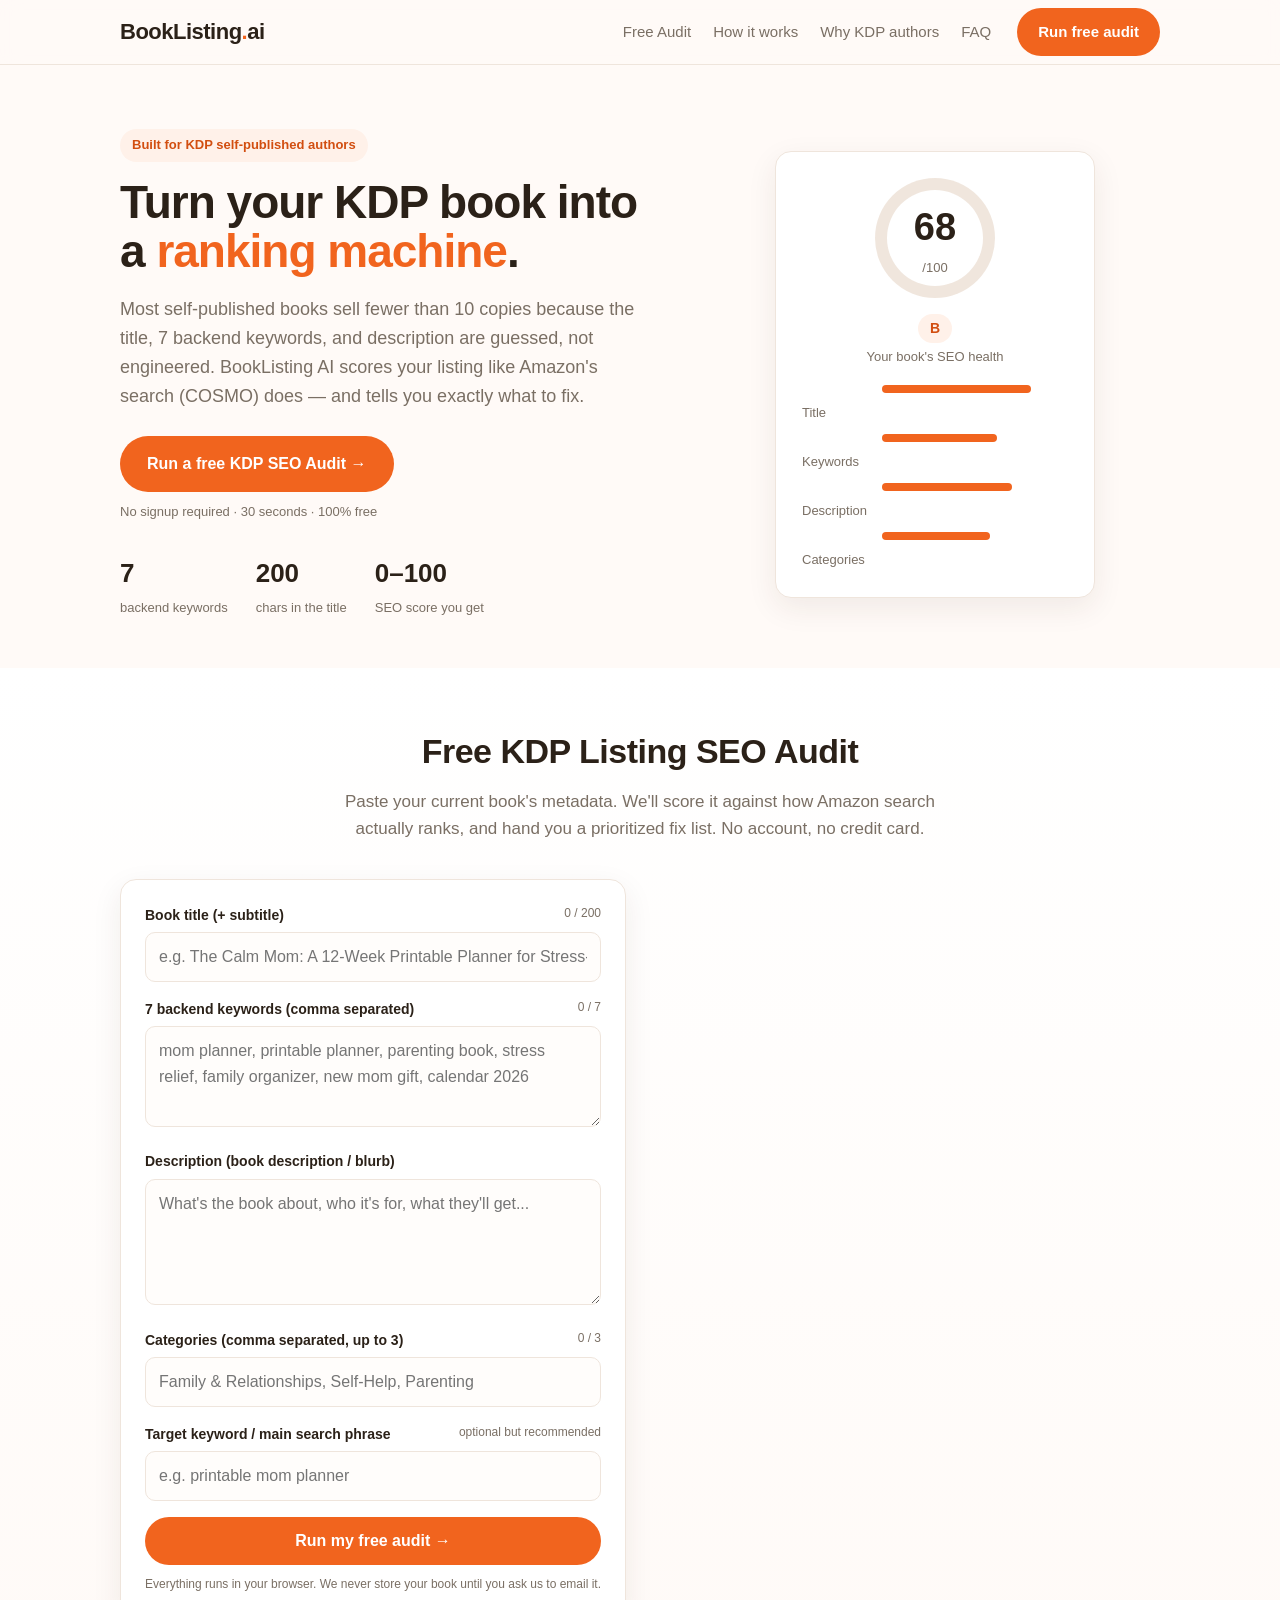
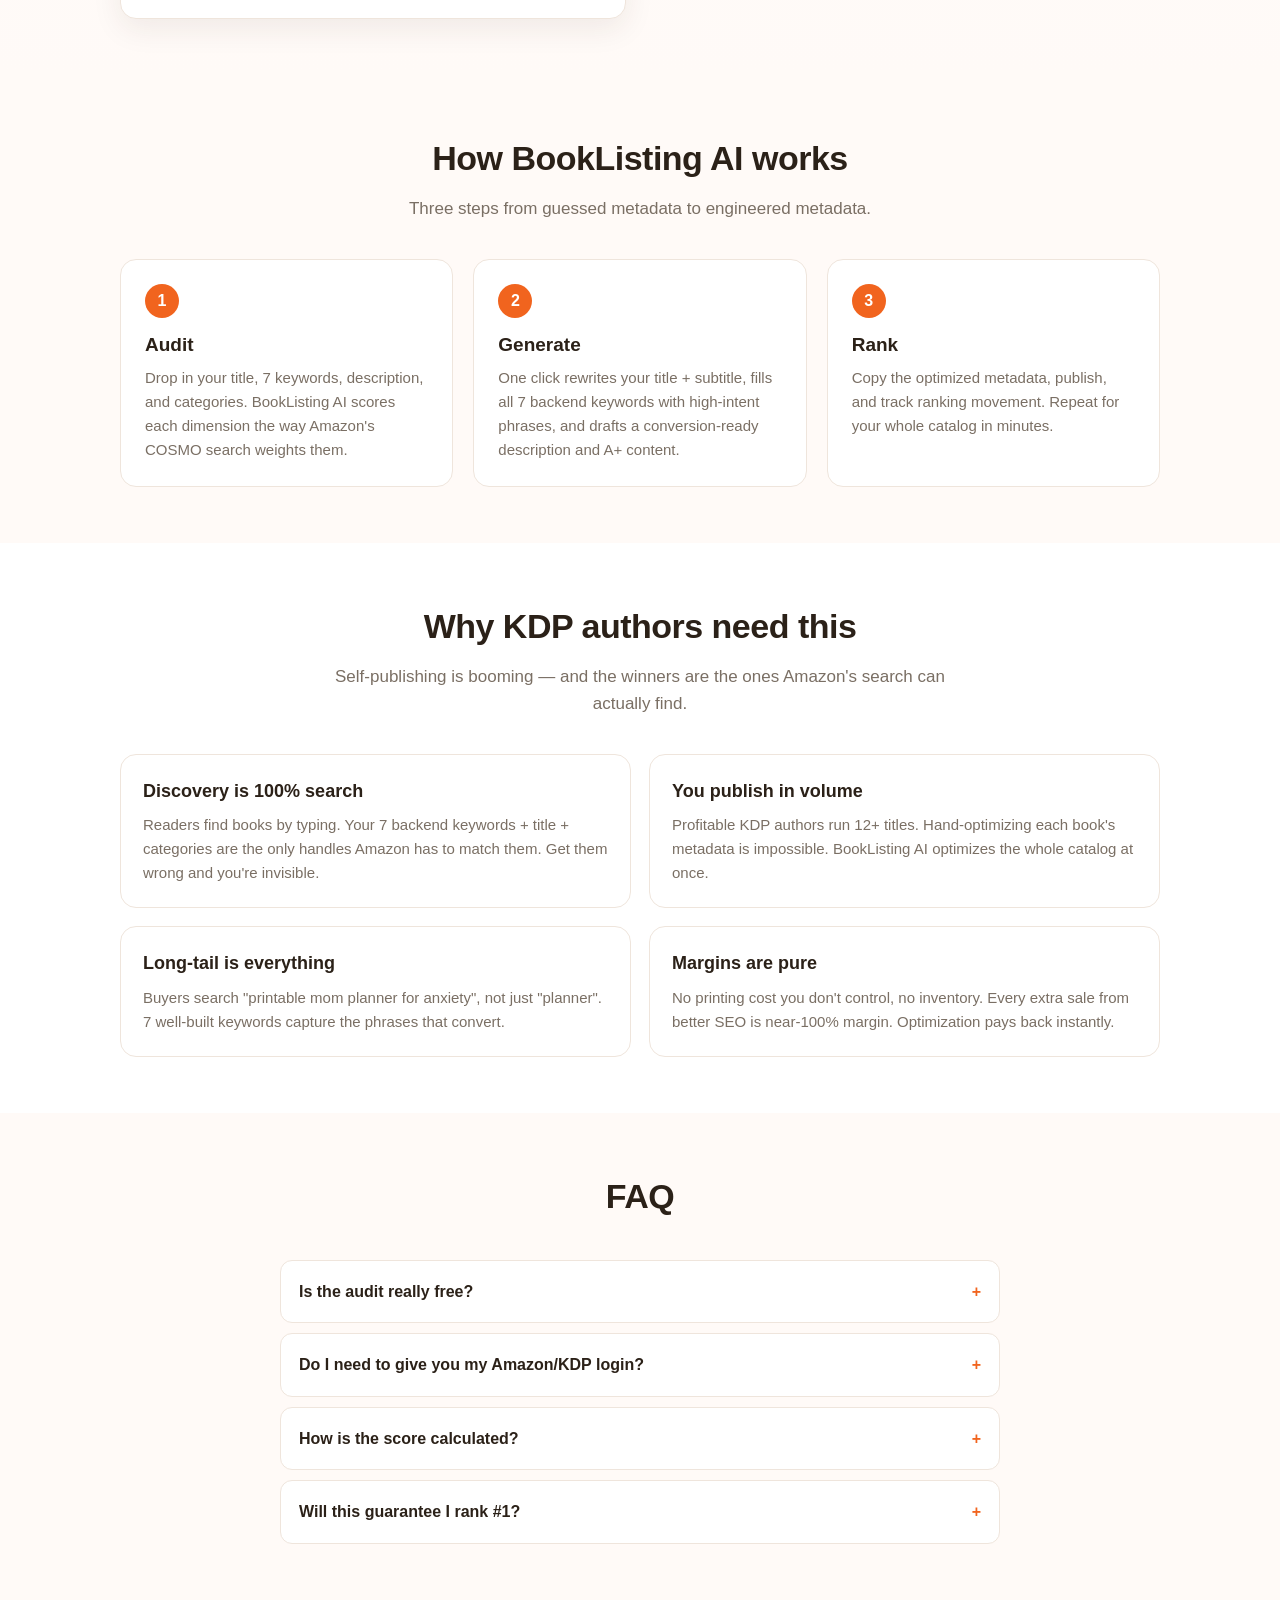
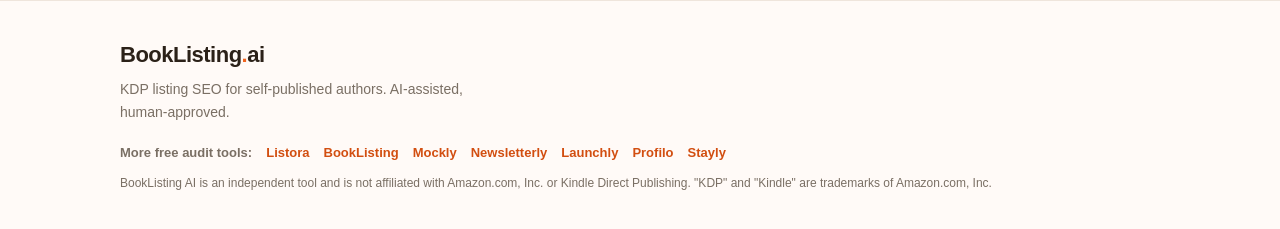
==== index.html @ cb379900 "Add Stayly to footer cross-links (7-site matrix)" ====
<!DOCTYPE html>
<html lang="en">
<head>
  <meta charset="UTF-8" />
  <meta name="viewport" content="width=device-width, initial-scale=1.0" />
  <title>BookListing AI — KDP Listing SEO, free audit + AI metadata (for self-published authors)</title>
  <meta name="description" content="BookListing AI helps KDP self-published authors rank higher. Run a free KDP Listing SEO Audit — get a 0–100 score and fix your title, 7 keywords, description, and categories in minutes." />
  <link rel="canonical" href="https://Viyozc.github.io/booklisting-ai/" />
  <meta property="og:type" content="website" />
  <meta property="og:title" content="BookListing AI — KDP Listing SEO, free audit + AI metadata (for self-published authors)" />
  <meta property="og:description" content="BookListing AI helps KDP self-published authors rank higher. Run a free KDP Listing SEO Audit — get a 0–100 score and fix your title, 7 keywords, description, and categories in minutes." />
  <meta property="og:url" content="https://Viyozc.github.io/booklisting-ai/" />
  <meta name="twitter:card" content="summary_large_image" />
  <meta name="twitter:title" content="BookListing AI — KDP Listing SEO, free audit + AI metadata (for self-published authors)" />
  <meta name="twitter:description" content="BookListing AI helps KDP self-published authors rank higher. Run a free KDP Listing SEO Audit — get a 0–100 score and fix your title, 7 keywords, description, and categories in minutes." />

  <link rel="preconnect" href="https://fonts.googleapis.com" />
  <link rel="stylesheet" href="assets/style.css" />

  <script type="application/ld+json">
  {{"@context":"https://schema.org","@type":"SoftwareApplication","name":"BookListing AI","url":"https://Viyozc.github.io/booklisting-ai/","applicationCategory":"BusinessApplication","operatingSystem":"Web","offers":{{"@type":"Offer","price":"0","priceCurrency":"USD"}}}}
  </script>
</head>
<body>
  <!-- ===== Nav ===== -->
  <header class="nav">
    <div class="container nav-inner">
      <a class="brand" href="#top">BookListing<span class="brand-dot">.</span>ai</a>
      <nav class="nav-links">
        <a href="#audit">Free Audit</a>
        <a href="#how">How it works</a>
        <a href="#why">Why KDP authors</a>
        <a href="#faq">FAQ</a>
      </nav>
      <a class="btn btn-primary nav-cta" href="#audit">Run free audit</a>
    </div>
  </header>

  <!-- ===== Hero ===== -->
  <section class="hero" id="top">
    <div class="container hero-inner">
      <div class="hero-copy">
        <span class="badge">Built for KDP self-published authors</span>
        <h1>Turn your KDP book into a <span class="hl">ranking machine</span>.</h1>
        <p class="lede">
          Most self-published books sell fewer than 10 copies because the title, 7 backend
          keywords, and description are guessed, not engineered. BookListing AI scores your
          listing like Amazon's search (COSMO) does — and tells you exactly what to fix.
        </p>
        <div class="hero-actions">
          <a class="btn btn-primary btn-lg" href="#audit">Run a free KDP SEO Audit →</a>
          <span class="hero-note">No signup required · 30 seconds · 100% free</span>
        </div>
        <div class="hero-stats">
          <div><strong>7</strong><span>backend keywords</span></div>
          <div><strong>200</strong><span>chars in the title</span></div>
          <div><strong>0–100</strong><span>SEO score you get</span></div>
        </div>
      </div>
      <div class="hero-visual" aria-hidden="true">
        <div class="score-card">
          <div class="score-ring"><span class="score-num" id="heroScore">—</span><span class="score-grad">/100</span></div>
          <div class="score-meta">
            <span class="grade" id="heroGrade">Grade</span>
            <span class="score-sub">Your book's SEO health</span>
          </div>
          <div class="mini-bars">
            <div class="mbar"><i style="width:80%"></i><span>Title</span></div>
            <div class="mbar"><i style="width:62%"></i><span>Keywords</span></div>
            <div class="mbar"><i style="width:70%"></i><span>Description</span></div>
            <div class="mbar"><i style="width:58%"></i><span>Categories</span></div>
          </div>
        </div>
      </div>
    </div>
  </section>

  <!-- ===== Audit Tool ===== -->
  <section class="audit" id="audit">
    <div class="container">
      <div class="section-head">
        <h2>Free KDP Listing SEO Audit</h2>
        <p>Paste your current book's metadata. We'll score it against how Amazon search actually ranks, and hand you a prioritized fix list. No account, no credit card.</p>
      </div>

      <div class="audit-grid">
        <!-- Input -->
        <form class="audit-form" id="auditForm" novalidate>
          <label class="field">
            <span>Book title (+ subtitle) <em id="titleCount">0 / 200</em></span>
            <input type="text" id="fTitle" maxlength="200" placeholder="e.g. The Calm Mom: A 12-Week Printable Planner for Stress-Free Parenting" />
          </label>

          <label class="field">
            <span>7 backend keywords (comma separated) <em id="tagCount">0 / 7</em></span>
            <textarea id="fTags" rows="3" placeholder="mom planner, printable planner, parenting book, stress relief, family organizer, new mom gift, calendar 2026"></textarea>
          </label>

          <label class="field">
            <span>Description (book description / blurb)</span>
            <textarea id="fDesc" rows="4" placeholder="What's the book about, who it's for, what they'll get..."></textarea>
          </label>

          <label class="field">
            <span>Categories (comma separated, up to 3) <em id="catCount">0 / 3</em></span>
            <input type="text" id="fCats" placeholder="Family & Relationships, Self-Help, Parenting" />
          </label>

          <label class="field">
            <span>Target keyword / main search phrase <em>optional but recommended</em></span>
            <input type="text" id="fKeyword" placeholder="e.g. printable mom planner" />
          </label>

          <button type="submit" class="btn btn-primary btn-lg btn-block">Run my free audit →</button>
          <p class="form-fine">Everything runs in your browser. We never store your book until you ask us to email it.</p>
        </form>

        <!-- Result -->
        <div class="audit-result" id="auditResult" hidden>
          <div class="result-top">
            <div class="score-ring lg">
              <span class="score-num" id="resScore">0</span>
              <span class="score-grad">/100</span>
            </div>
            <div>
              <span class="grade big" id="resGrade">—</span>
              <p class="result-sub" id="resSummary">—</p>
            </div>
          </div>

          <div class="bars" id="resBars"></div>

          <div class="tips">
            <h3>What to fix first</h3>
            <ul id="resTips"></ul>
          </div>

          <form class="email-capture" id="emailForm" action="https://formspree.io/f/meeyzkdp" method="POST">
            <label for="fEmail">Get the full report + weekly KDP SEO tips by email</label>
            <div class="email-row">
              <input type="email" id="fEmail" name="email" placeholder="you@email.com" required />
              <button type="submit" class="btn btn-primary">Email my report</button>
            </div>
            <p class="form-fine" id="emailNote">No spam. Unsubscribe anytime.</p>
          </form>
        </div>
      </div>
    </div>
  </section>

  <!-- ===== How it works ===== -->
  <section class="how" id="how">
    <div class="container">
      <div class="section-head">
        <h2>How BookListing AI works</h2>
        <p>Three steps from guessed metadata to engineered metadata.</p>
      </div>
      <div class="steps">
        <div class="step">
          <span class="step-num">1</span>
          <h3>Audit</h3>
          <p>Drop in your title, 7 keywords, description, and categories. BookListing AI scores each dimension the way Amazon's COSMO search weights them.</p>
        </div>
        <div class="step">
          <span class="step-num">2</span>
          <h3>Generate</h3>
          <p>One click rewrites your title + subtitle, fills all 7 backend keywords with high-intent phrases, and drafts a conversion-ready description and A+ content.</p>
        </div>
        <div class="step">
          <span class="step-num">3</span>
          <h3>Rank</h3>
          <p>Copy the optimized metadata, publish, and track ranking movement. Repeat for your whole catalog in minutes.</p>
        </div>
      </div>
    </div>
  </section>

  <!-- ===== Why KDP authors ===== -->
  <section class="why" id="why">
    <div class="container">
      <div class="section-head">
        <h2>Why KDP authors need this</h2>
        <p>Self-publishing is booming — and the winners are the ones Amazon's search can actually find.</p>
      </div>
      <div class="why-grid">
        <div class="why-card">
          <h3>Discovery is 100% search</h3>
          <p>Readers find books by typing. Your 7 backend keywords + title + categories are the only handles Amazon has to match them. Get them wrong and you're invisible.</p>
        </div>
        <div class="why-card">
          <h3>You publish in volume</h3>
          <p>Profitable KDP authors run 12+ titles. Hand-optimizing each book's metadata is impossible. BookListing AI optimizes the whole catalog at once.</p>
        </div>
        <div class="why-card">
          <h3>Long-tail is everything</h3>
          <p>Buyers search "printable mom planner for anxiety", not just "planner". 7 well-built keywords capture the phrases that convert.</p>
        </div>
        <div class="why-card">
          <h3>Margins are pure</h3>
          <p>No printing cost you don't control, no inventory. Every extra sale from better SEO is near-100% margin. Optimization pays back instantly.</p>
        </div>
      </div>
    </div>
  </section>

  <!-- ===== FAQ ===== -->
  <section class="faq" id="faq">
    <div class="container">
      <div class="section-head">
        <h2>FAQ</h2>
      </div>
      <div class="faq-list">
        <details>
          <summary>Is the audit really free?</summary>
          <p>Yes. The on-page audit runs entirely in your browser and costs nothing. No account needed.</p>
        </details>
        <details>
          <summary>Do I need to give you my Amazon/KDP login?</summary>
          <p>Never. You paste your book's metadata manually. BookListing AI never touches your KDP account.</p>
        </details>
        <details>
          <summary>How is the score calculated?</summary>
          <p>We weight title length & keyword placement, all 7 backend keywords (favoring multi-word phrases), keyword coverage across title/keywords/description, description depth, and category selection — the same signals Amazon search rewards.</p>
        </details>
        <details>
          <summary>Will this guarantee I rank #1?</summary>
          <p>No tool can. But fixing the fundamentals beats guessing, and most books leave easy points on the table. BookListing AI shows you exactly where.</p>
        </details>
      </div>
    </div>
  </section>

  <!-- ===== Footer ===== -->
  <footer class="footer">
    <div class="container footer-inner">
      <div>
        <a class="brand" href="#top">BookListing<span class="brand-dot">.</span>ai</a>
        <p class="footer-sub">KDP listing SEO for self-published authors. AI-assisted, human-approved.</p>
      </div>
            <div style="display:flex;flex-wrap:wrap;gap:14px;align-items:center;font-size:13px;margin-top:10px;">
        <span style="color:var(--muted);font-weight:600;">More free audit tools:</span>
<a href="https://Viyozc.github.io/listora/" style="color:var(--brand-dk);font-weight:600;">Listora</a><a href="https://Viyozc.github.io/booklisting-ai/" style="color:var(--brand-dk);font-weight:600;">BookListing</a><a href="https://Viyozc.github.io/mockly-ai/" style="color:var(--brand-dk);font-weight:600;">Mockly</a><a href="https://Viyozc.github.io/newsletterly-ai/" style="color:var(--brand-dk);font-weight:600;">Newsletterly</a><a href="https://Viyozc.github.io/launchly-ai/" style="color:var(--brand-dk);font-weight:600;">Launchly</a> <a href="https://Viyozc.github.io/profilo-ai/" style="color:var(--brand-dk);font-weight:600;">Profilo</a> <a href="https://Viyozc.github.io/stayly-ai/" style="color:var(--brand-dk);font-weight:600;">Stayly</a>
      </div>
      <p class="footer-fine">BookListing AI is an independent tool and is not affiliated with Amazon.com, Inc. or Kindle Direct Publishing. "KDP" and "Kindle" are trademarks of Amazon.com, Inc.</p>
    </div>
  </footer>

  <script src="assets/audit.js"></script>
</body>
</html>
---- assets/style.css ----
:root {
  --bg: #fffaf7;
  --ink: #2b2118;
  --muted: #7a6f64;
  --line: #efe5dc;
  --brand: #f1641e;
  --brand-dk: #d24e10;
  --brand-soft: #fff1e9;
  --good: #2f9e6b;
  --warn: #e0a106;
  --bad: #d9534f;
  --card: #ffffff;
  --shadow: 0 10px 30px rgba(60, 40, 20, 0.08);
  --radius: 16px;
  --maxw: 1080px;
}

* { box-sizing: border-box; margin: 0; padding: 0; }
html { scroll-behavior: smooth; }
body {
  font-family: -apple-system, BlinkMacSystemFont, "Segoe UI", Roboto, "Helvetica Neue", Arial, sans-serif;
  background: var(--bg);
  color: var(--ink);
  line-height: 1.6;
  -webkit-font-smoothing: antialiased;
}
.container { width: 100%; max-width: var(--maxw); margin: 0 auto; padding: 0 20px; }
a { color: inherit; text-decoration: none; }
em { font-style: normal; }

/* Buttons */
.btn {
  display: inline-block;
  font-weight: 600;
  border-radius: 999px;
  padding: 11px 20px;
  cursor: pointer;
  border: 1px solid transparent;
  font-size: 15px;
  transition: transform .08s ease, background .2s ease, box-shadow .2s ease;
}
.btn:active { transform: translateY(1px); }
.btn-primary { background: var(--brand); color: #fff; }
.btn-primary:hover { background: var(--brand-dk); box-shadow: 0 6px 18px rgba(241,100,30,.35); }
.btn-lg { padding: 14px 26px; font-size: 16px; }
.btn-block { width: 100%; text-align: center; }

/* Nav */
.nav {
  position: sticky; top: 0; z-index: 50;
  background: rgba(255,250,247,.85);
  backdrop-filter: blur(10px);
  border-bottom: 1px solid var(--line);
}
.nav-inner { display: flex; align-items: center; gap: 18px; height: 64px; }
.brand { font-weight: 800; font-size: 22px; letter-spacing: -.5px; }
.brand-dot { color: var(--brand); }
.nav-links { display: flex; gap: 22px; margin-left: auto; font-size: 15px; color: var(--muted); }
.nav-links a:hover { color: var(--ink); }
.nav-cta { margin-left: 8px; }

/* Hero */
.hero { padding: 64px 0 48px; }
.hero-inner { display: grid; grid-template-columns: 1.1fr .9fr; gap: 40px; align-items: center; }
.badge {
  display: inline-block; background: var(--brand-soft); color: var(--brand-dk);
  font-size: 13px; font-weight: 600; padding: 6px 12px; border-radius: 999px; margin-bottom: 16px;
}
.hero h1 { font-size: 46px; line-height: 1.08; letter-spacing: -1px; font-weight: 800; }
.hl { color: var(--brand); }
.lede { color: var(--muted); font-size: 18px; margin: 18px 0 26px; max-width: 520px; }
.hero-actions { display: flex; flex-direction: column; gap: 10px; align-items: flex-start; }
.hero-note { font-size: 13px; color: var(--muted); }
.hero-stats { display: flex; gap: 28px; margin-top: 30px; }
.hero-stats strong { display: block; font-size: 26px; color: var(--ink); }
.hero-stats span { font-size: 13px; color: var(--muted); }

/* Hero visual / score card */
.hero-visual { display: flex; justify-content: center; }
.score-card {
  background: var(--card); border: 1px solid var(--line); border-radius: var(--radius);
  box-shadow: var(--shadow); padding: 26px; width: 320px;
}
.score-ring {
  width: 120px; height: 120px; border-radius: 50%;
  background: conic-gradient(var(--brand) 0deg, #f0e6dd 0deg);
  display: flex; align-items: center; justify-content: center; flex-direction: column;
  margin: 0 auto 16px; position: relative;
}
.score-ring::after {
  content: ""; position: absolute; inset: 12px; background: var(--card); border-radius: 50%;
}
.score-ring.lg { width: 150px; height: 150px; }
.score-num { position: relative; z-index: 1; font-size: 38px; font-weight: 800; }
.score-ring.lg .score-num { font-size: 46px; }
.score-grad { position: relative; z-index: 1; font-size: 13px; color: var(--muted); }
.score-meta { text-align: center; margin-bottom: 18px; }
.grade {
  display: inline-block; background: var(--brand-soft); color: var(--brand-dk);
  font-weight: 700; padding: 3px 12px; border-radius: 999px; font-size: 14px;
}
.grade.big { font-size: 18px; padding: 5px 16px; }
.score-sub { display: block; font-size: 13px; color: var(--muted); margin-top: 4px; }
.mini-bars { display: flex; flex-direction: column; gap: 10px; }
.mbar { display: grid; grid-template-columns: 70px 1fr; align-items: center; gap: 10px; font-size: 13px; color: var(--muted); }
.mbar i { display: block; height: 8px; background: var(--brand); border-radius: 999px; }
.mbar i { grid-column: 2; }
.mbar span { grid-column: 1; }

/* Section heads */
.section-head { text-align: center; max-width: 640px; margin: 0 auto 36px; }
.section-head h2 { font-size: 34px; letter-spacing: -.5px; font-weight: 800; }
.section-head p { color: var(--muted); margin-top: 10px; font-size: 17px; }

/* Audit */
.audit { padding: 56px 0; background: linear-gradient(180deg, #fff 0%, var(--bg) 100%); }
.audit-grid { display: grid; grid-template-columns: 1fr 1fr; gap: 28px; align-items: start; }
.audit-form, .audit-result {
  background: var(--card); border: 1px solid var(--line); border-radius: var(--radius);
  box-shadow: var(--shadow); padding: 24px;
}
.field { display: block; margin-bottom: 16px; }
.field > span { display: flex; justify-content: space-between; font-size: 14px; font-weight: 600; margin-bottom: 6px; }
.field em { color: var(--muted); font-weight: 500; font-size: 12px; }
.field input, .field textarea {
  width: 100%; border: 1px solid var(--line); border-radius: 10px; padding: 11px 13px;
  font: inherit; color: var(--ink); background: #fffdfb; resize: vertical;
}
.field input:focus, .field textarea:focus { outline: none; border-color: var(--brand); box-shadow: 0 0 0 3px var(--brand-soft); }
.form-fine { font-size: 12px; color: var(--muted); text-align: center; margin-top: 10px; }

/* Result */
.result-top { display: flex; gap: 20px; align-items: center; margin-bottom: 22px; }
.result-sub { font-size: 14px; color: var(--muted); margin-top: 6px; max-width: 240px; }
.bars { display: flex; flex-direction: column; gap: 12px; margin-bottom: 22px; }
.bar-row { display: grid; grid-template-columns: 110px 1fr 38px; align-items: center; gap: 10px; font-size: 13px; }
.bar-track { height: 9px; background: #f0e6dd; border-radius: 999px; overflow: hidden; }
.bar-fill { height: 100%; border-radius: 999px; background: var(--brand); transition: width .5s ease; }
.bar-val { text-align: right; color: var(--muted); font-weight: 600; }
.tips h3 { font-size: 16px; margin-bottom: 10px; }
.tips ul { list-style: none; display: flex; flex-direction: column; gap: 8px; }
.tips li { background: var(--brand-soft); border-radius: 10px; padding: 10px 12px; font-size: 14px; position: relative; padding-left: 34px; }
.tips li::before { content: "→"; position: absolute; left: 12px; color: var(--brand-dk); font-weight: 800; }
.tips li.ok { background: #e9f7f0; }
.tips li.ok::before { content: "✓"; color: var(--good); }

.email-capture { border-top: 1px solid var(--line); padding-top: 18px; margin-top: 4px; }
.email-capture label { display: block; font-size: 14px; font-weight: 600; margin-bottom: 8px; }
.email-row { display: flex; gap: 8px; }
.email-row input { flex: 1; border: 1px solid var(--line); border-radius: 10px; padding: 11px 13px; font: inherit; }
.email-row input:focus { outline: none; border-color: var(--brand); box-shadow: 0 0 0 3px var(--brand-soft); }

/* How */
.how { padding: 56px 0; }
.steps { display: grid; grid-template-columns: repeat(3, 1fr); gap: 20px; }
.step { background: var(--card); border: 1px solid var(--line); border-radius: var(--radius); padding: 24px; }
.step-num { display: inline-flex; width: 34px; height: 34px; align-items: center; justify-content: center; background: var(--brand); color: #fff; border-radius: 50%; font-weight: 800; margin-bottom: 12px; }
.step h3 { font-size: 19px; margin-bottom: 6px; }
.step p { color: var(--muted); font-size: 15px; }

/* Why */
.why { padding: 56px 0; background: #fff; }
.why-grid { display: grid; grid-template-columns: 1fr 1fr; gap: 18px; }
.why-card { border: 1px solid var(--line); border-radius: var(--radius); padding: 22px; }
.why-card h3 { font-size: 18px; margin-bottom: 8px; }
.why-card p { color: var(--muted); font-size: 15px; }

/* FAQ */
.faq { padding: 56px 0; }
.faq-list { max-width: 720px; margin: 0 auto; display: flex; flex-direction: column; gap: 10px; }
.faq details { background: var(--card); border: 1px solid var(--line); border-radius: 12px; padding: 4px 18px; }
.faq summary { cursor: pointer; font-weight: 600; padding: 14px 0; list-style: none; }
.faq summary::-webkit-details-marker { display: none; }
.faq summary::after { content: "+"; float: right; color: var(--brand); font-weight: 800; }
.faq details[open] summary::after { content: "−"; }
.faq details p { color: var(--muted); padding: 0 0 14px; font-size: 15px; }

/* Footer */
.footer { border-top: 1px solid var(--line); padding: 36px 0; background: var(--bg); }
.footer-inner { display: flex; flex-direction: column; gap: 10px; }
.footer-sub { color: var(--muted); font-size: 14px; margin-top: 6px; max-width: 360px; }
.footer-fine { font-size: 12px; color: var(--muted); }

/* Responsive */
@media (max-width: 860px) {
  .hero-inner, .audit-grid, .why-grid { grid-template-columns: 1fr; }
  .hero-visual { order: -1; }
  .steps { grid-template-columns: 1fr; }
  .nav-links { display: none; }
  .hero h1 { font-size: 36px; }
}
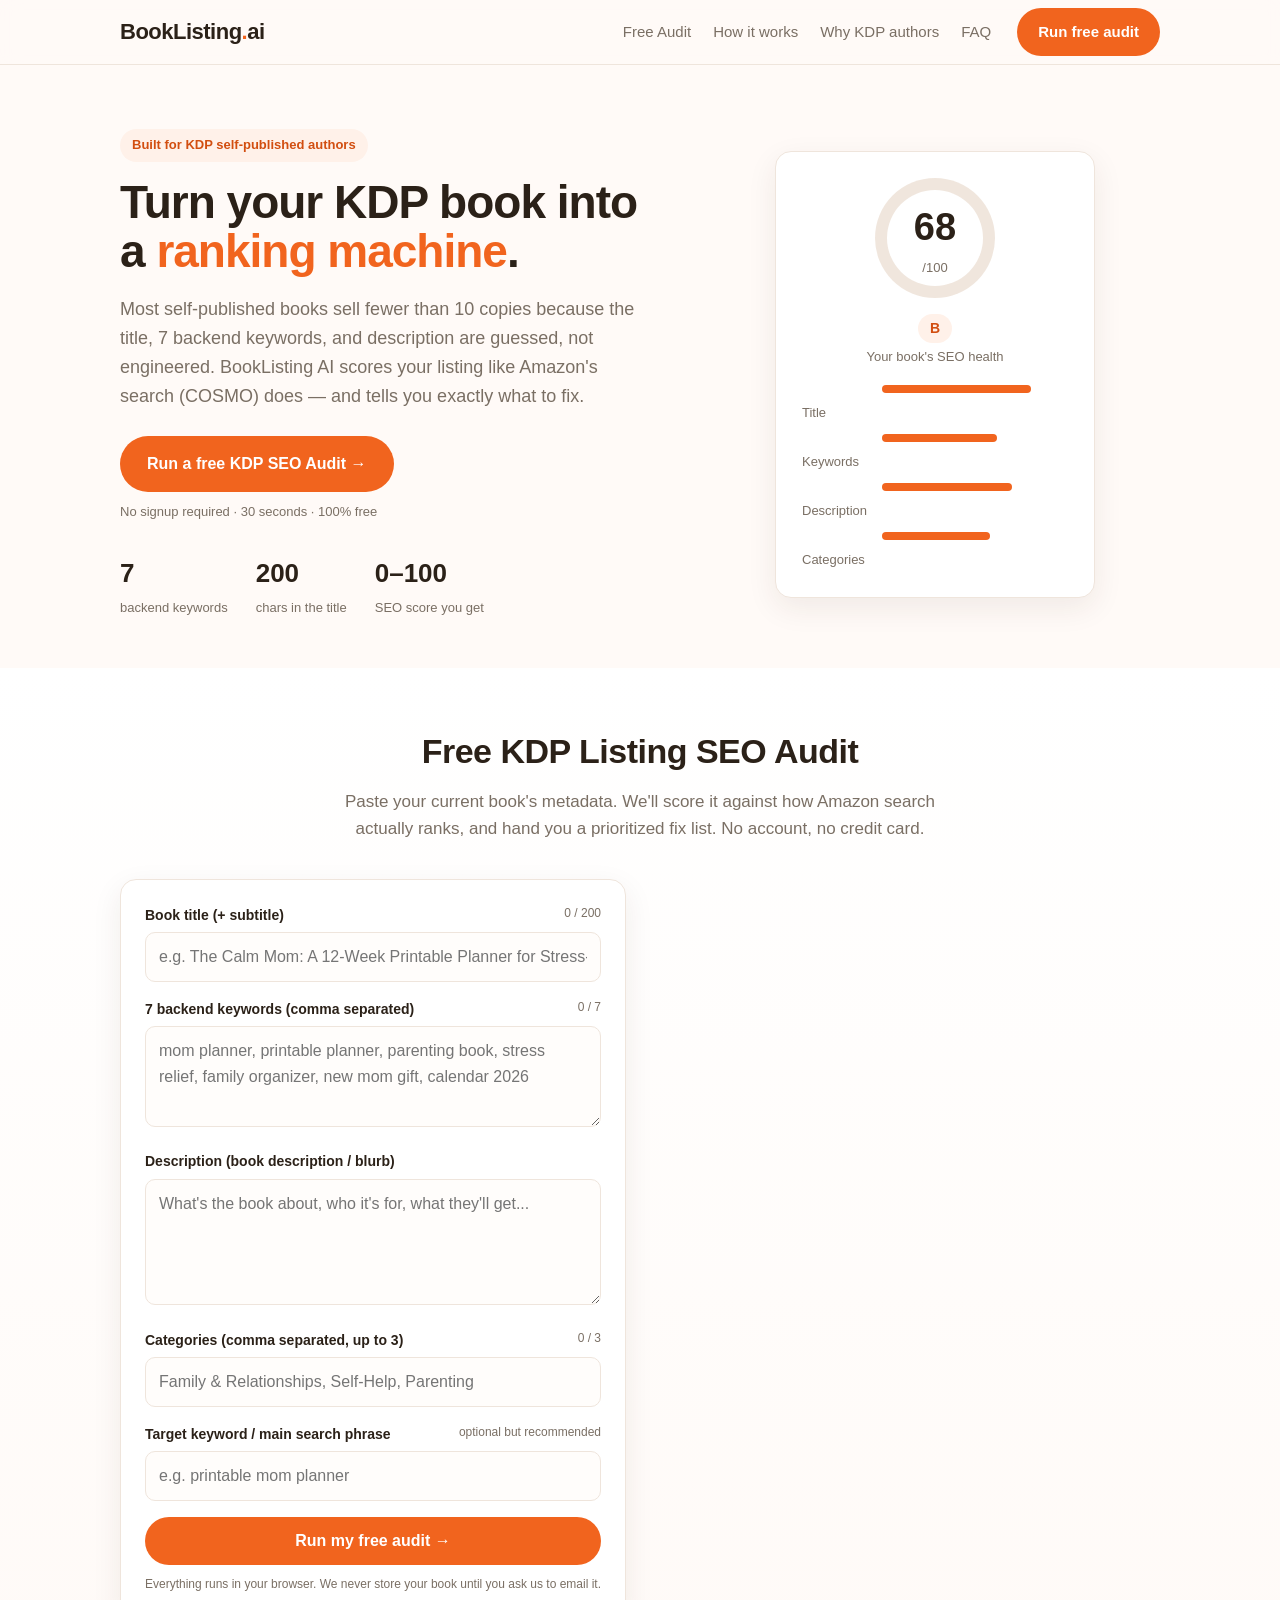
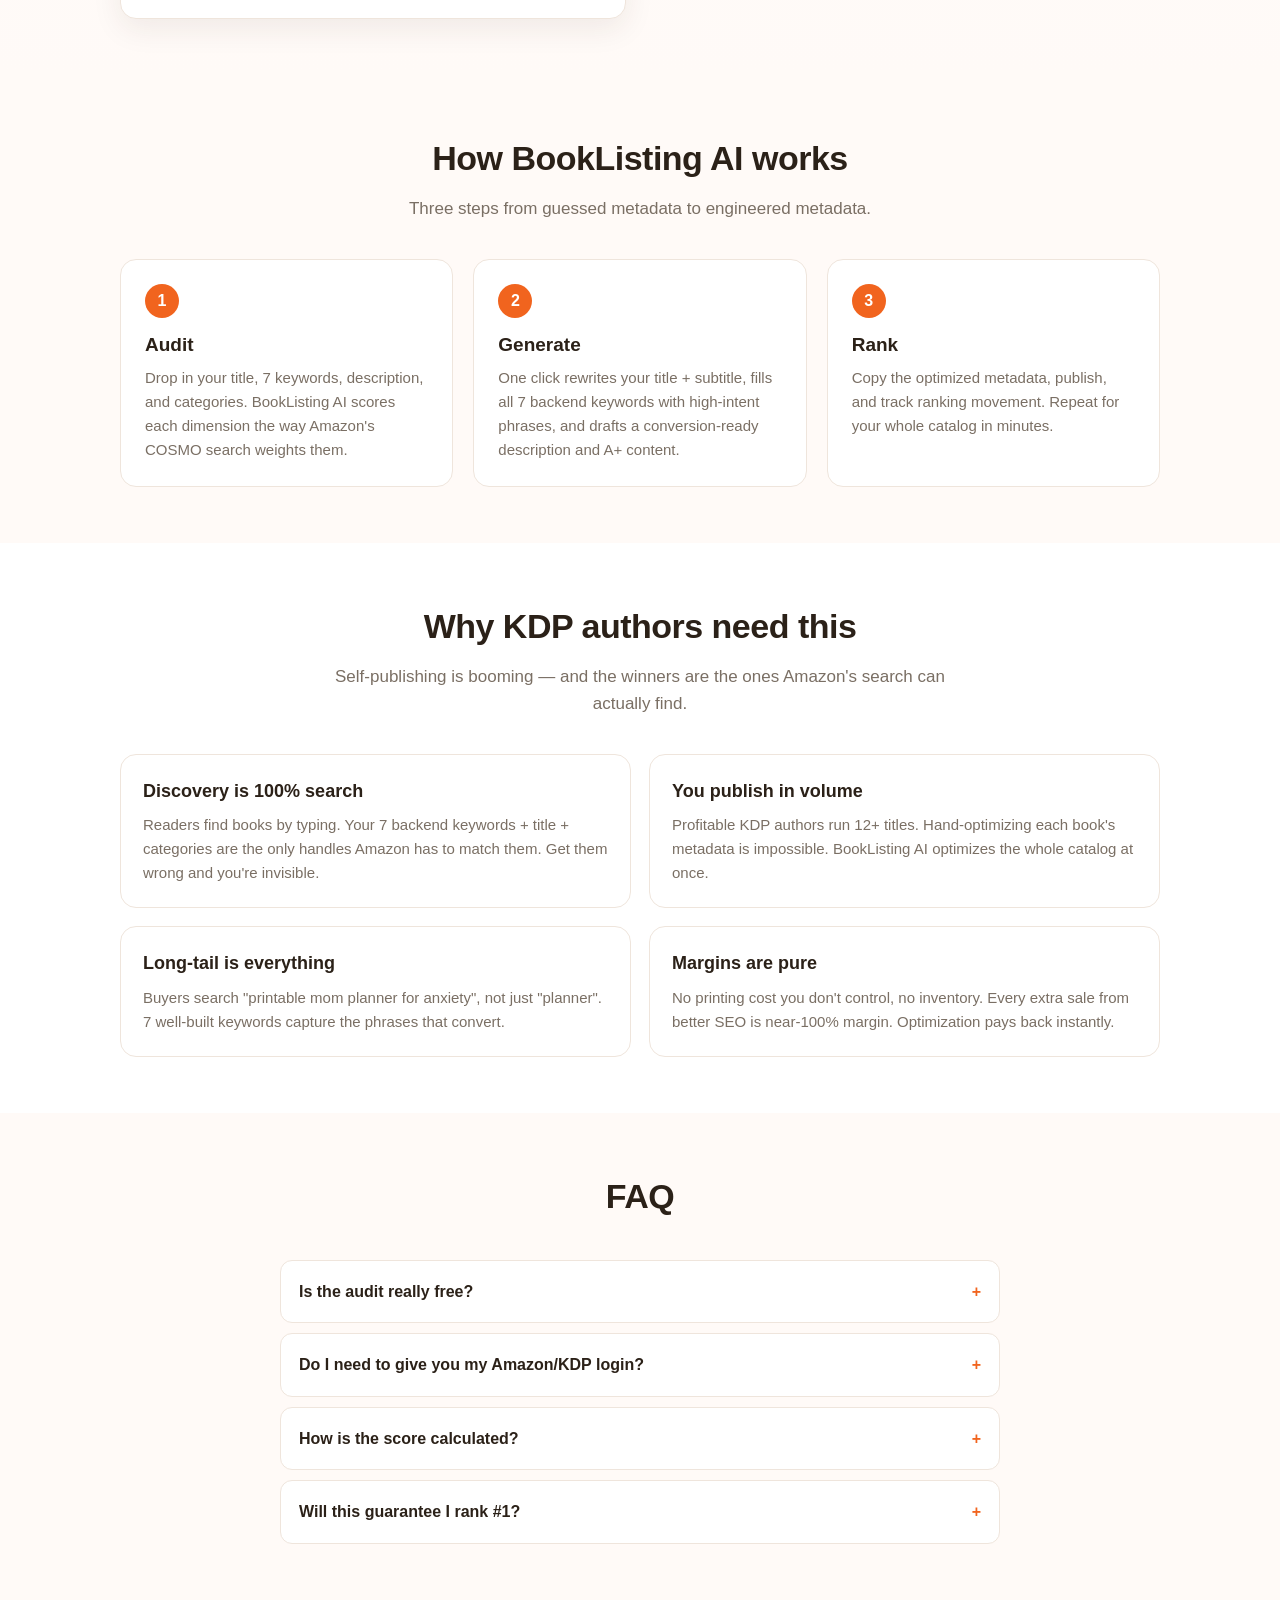
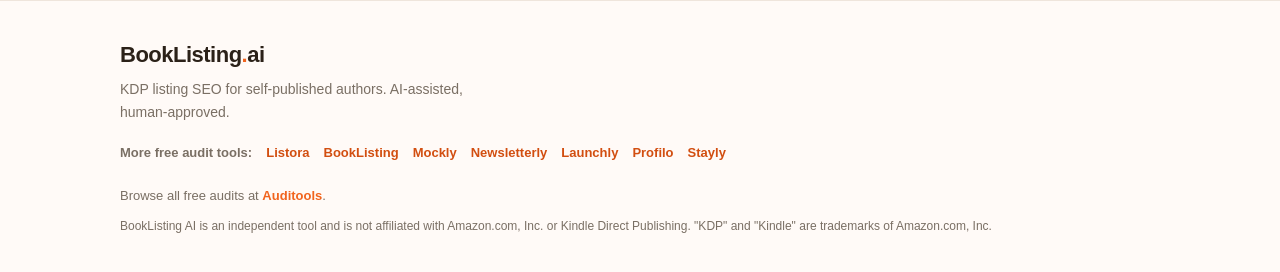
==== commit 4711f6ca: "Link to Auditools hub from footer" ====
--- a/index.html
+++ b/index.html
@@ -10,6 +10,12 @@
   <meta property="og:title" content="BookListing AI — KDP Listing SEO, free audit + AI metadata (for self-published authors)" />
   <meta property="og:description" content="BookListing AI helps KDP self-published authors rank higher. Run a free KDP Listing SEO Audit — get a 0–100 score and fix your title, 7 keywords, description, and categories in minutes." />
   <meta property="og:url" content="https://Viyozc.github.io/booklisting-ai/" />
+  <meta property="og:image" content="https://Viyozc.github.io/booklisting-ai/assets/og-image.png" />
+  <meta property="og:image:width" content="1200" />
+  <meta property="og:image:height" content="630" />
+  <meta property="og:image:alt" content="BookListing AI — KDP Listing SEO, free audit + AI metadata" />
+  <meta name="twitter:image" content="https://Viyozc.github.io/booklisting-ai/assets/og-image.png" />
+  <meta name="twitter:image:alt" content="BookListing AI — KDP Listing SEO, free audit + AI metadata" />
   <meta name="twitter:card" content="summary_large_image" />
   <meta name="twitter:title" content="BookListing AI — KDP Listing SEO, free audit + AI metadata (for self-published authors)" />
   <meta name="twitter:description" content="BookListing AI helps KDP self-published authors rank higher. Run a free KDP Listing SEO Audit — get a 0–100 score and fix your title, 7 keywords, description, and categories in minutes." />
@@ -18,7 +24,11 @@
   <link rel="stylesheet" href="assets/style.css" />
 
   <script type="application/ld+json">
-  {{"@context":"https://schema.org","@type":"SoftwareApplication","name":"BookListing AI","url":"https://Viyozc.github.io/booklisting-ai/","applicationCategory":"BusinessApplication","operatingSystem":"Web","offers":{{"@type":"Offer","price":"0","priceCurrency":"USD"}}}}
+  {"@context": "https://schema.org", "@type": "SoftwareApplication", "name": "BookListing AI", "url": "https://Viyozc.github.io/booklisting-ai/", "applicationCategory": "BusinessApplication", "operatingSystem": "Web", "offers": {"@type": "Offer", "price": "0", "priceCurrency": "USD"}, "screenshot": "https://Viyozc.github.io/booklisting-ai/assets/og-image.png"}
+  </script>
+
+  <script type="application/ld+json">
+  {"@context": "https://schema.org", "@type": "FAQPage", "mainEntity": [{"@type": "Question", "name": "Is the audit really free?", "acceptedAnswer": {"@type": "Answer", "text": "Yes. The on-page audit runs entirely in your browser and costs nothing. No account needed."}}, {"@type": "Question", "name": "Do I need to give you my Amazon/KDP login?", "acceptedAnswer": {"@type": "Answer", "text": "Never. You paste your book's metadata manually. BookListing AI never touches your KDP account."}}, {"@type": "Question", "name": "How is the score calculated?", "acceptedAnswer": {"@type": "Answer", "text": "We weight title length & keyword placement, all 7 backend keywords (favoring multi-word phrases), keyword coverage across title/keywords/description, description depth, and category selection — the same signals Amazon search rewards."}}, {"@type": "Question", "name": "Will this guarantee I rank #1?", "acceptedAnswer": {"@type": "Answer", "text": "No tool can. But fixing the fundamentals beats guessing, and most books leave easy points on the table. BookListing AI shows you exactly where."}}]}
   </script>
 </head>
 <body>
@@ -241,6 +251,8 @@
         <span style="color:var(--muted);font-weight:600;">More free audit tools:</span>
 <a href="https://Viyozc.github.io/listora/" style="color:var(--brand-dk);font-weight:600;">Listora</a><a href="https://Viyozc.github.io/booklisting-ai/" style="color:var(--brand-dk);font-weight:600;">BookListing</a><a href="https://Viyozc.github.io/mockly-ai/" style="color:var(--brand-dk);font-weight:600;">Mockly</a><a href="https://Viyozc.github.io/newsletterly-ai/" style="color:var(--brand-dk);font-weight:600;">Newsletterly</a><a href="https://Viyozc.github.io/launchly-ai/" style="color:var(--brand-dk);font-weight:600;">Launchly</a> <a href="https://Viyozc.github.io/profilo-ai/" style="color:var(--brand-dk);font-weight:600;">Profilo</a> <a href="https://Viyozc.github.io/stayly-ai/" style="color:var(--brand-dk);font-weight:600;">Stayly</a>
       </div>
+            <p style="color:var(--muted);font-size:13px;margin-top:12px;">Browse all free audits at <a href="https://Viyozc.github.io/auditools/" style="color:var(--brand);font-weight:600;">Auditools</a>.</p>
+
       <p class="footer-fine">BookListing AI is an independent tool and is not affiliated with Amazon.com, Inc. or Kindle Direct Publishing. "KDP" and "Kindle" are trademarks of Amazon.com, Inc.</p>
     </div>
   </footer>
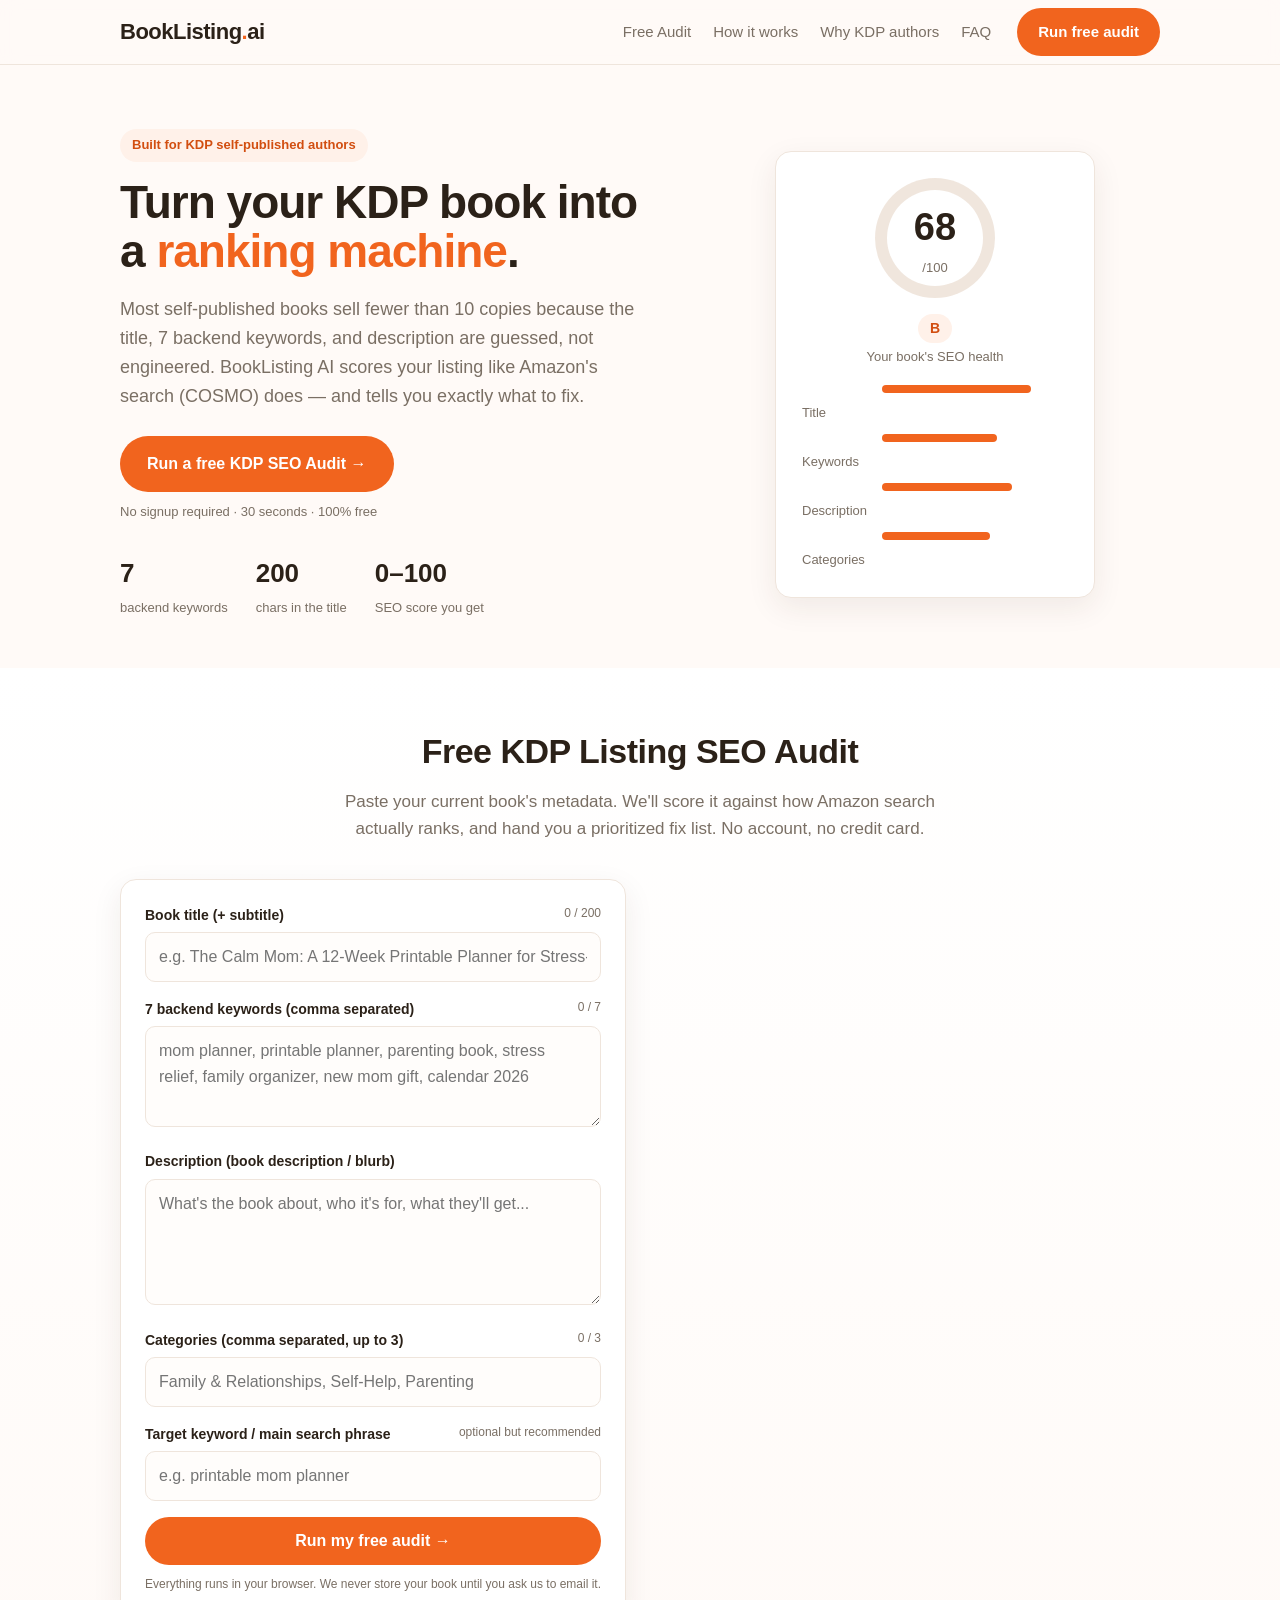
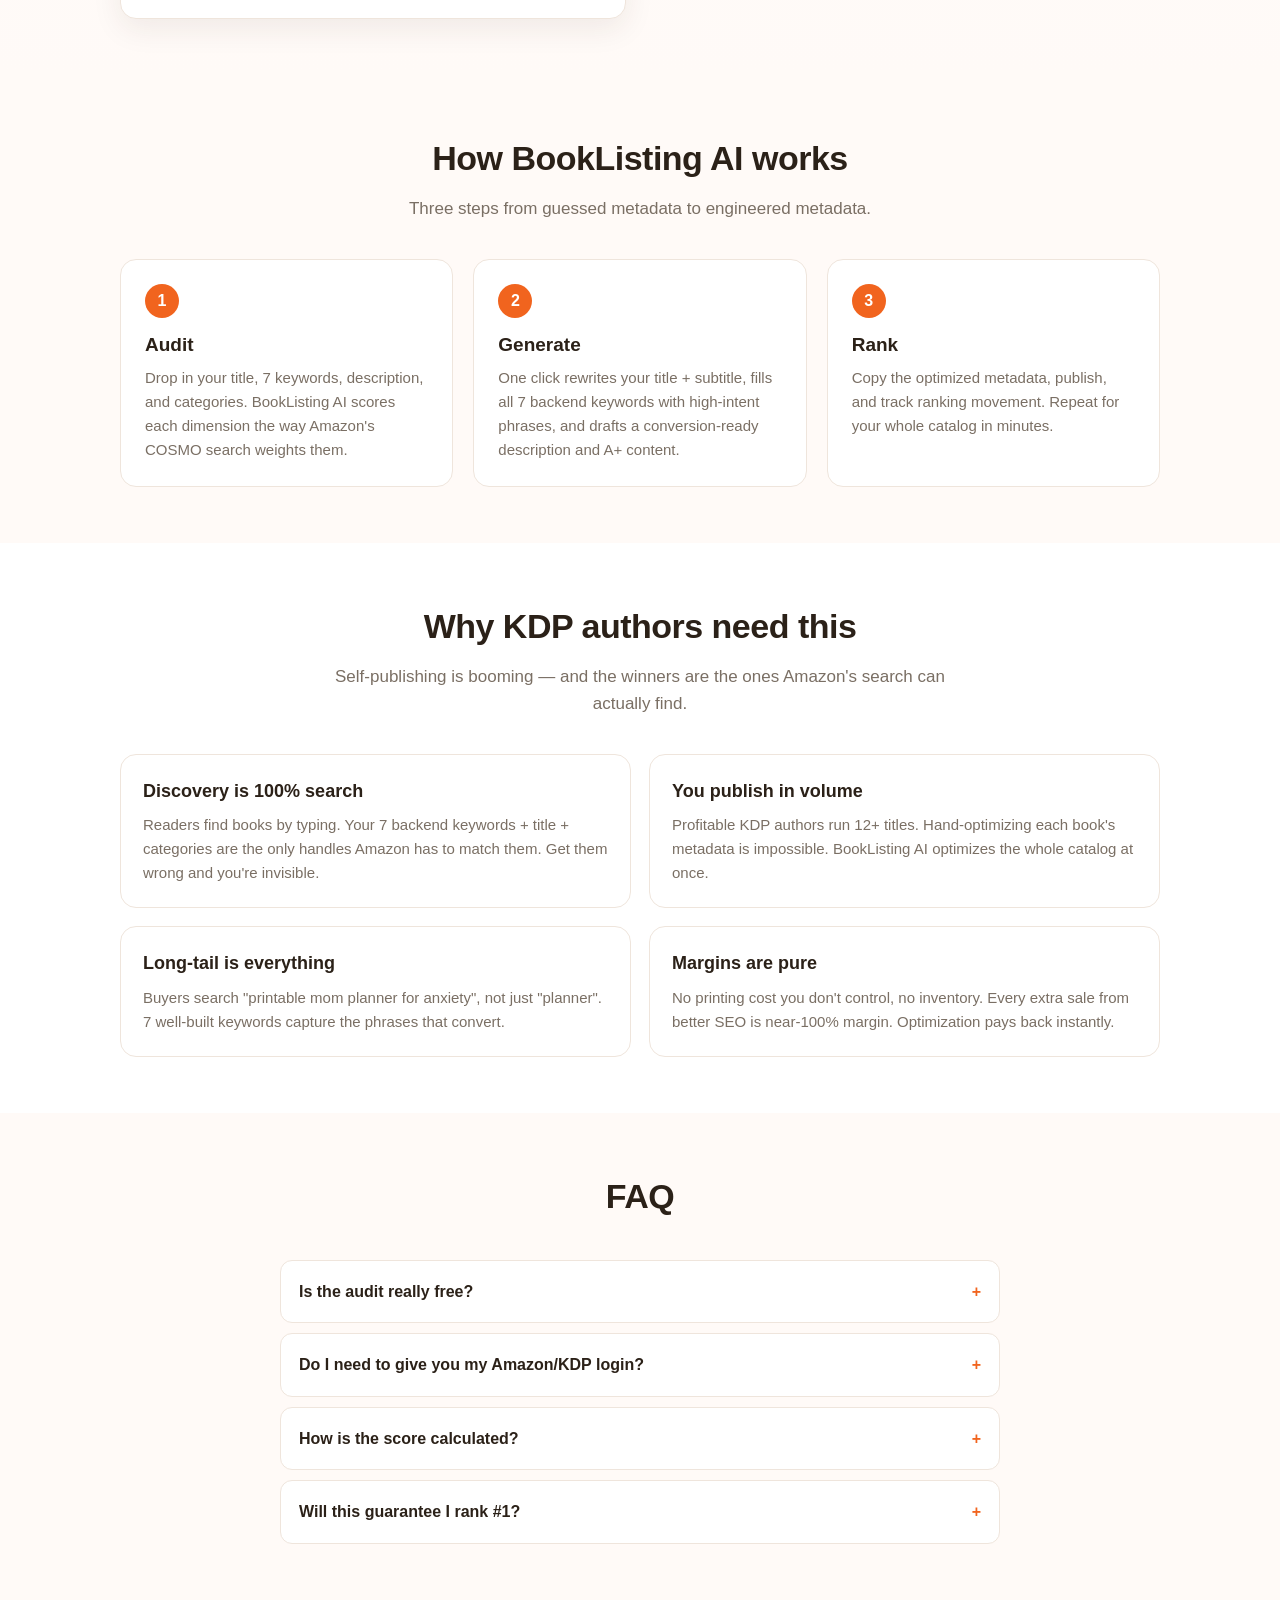
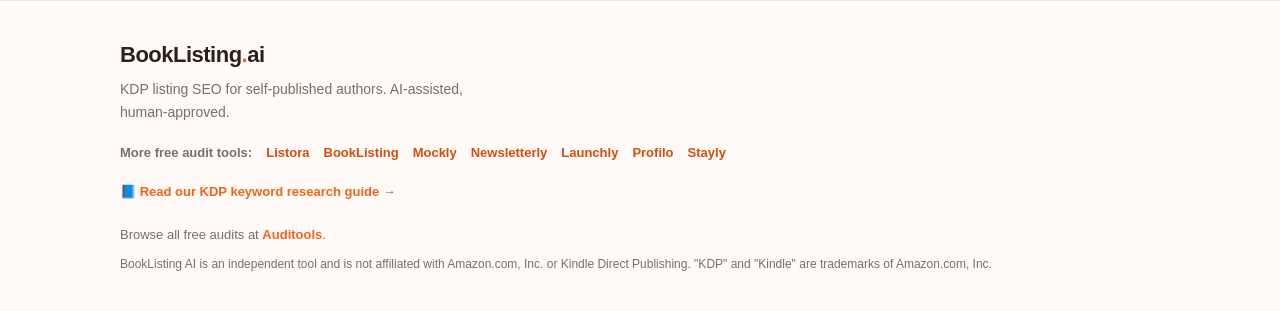
==== commit e8c71744: "SEO content round 1: add per-site blog article + footer link + sitemap" ====
--- a/index.html
+++ b/index.html
@@ -251,7 +251,8 @@
         <span style="color:var(--muted);font-weight:600;">More free audit tools:</span>
 <a href="https://Viyozc.github.io/listora/" style="color:var(--brand-dk);font-weight:600;">Listora</a><a href="https://Viyozc.github.io/booklisting-ai/" style="color:var(--brand-dk);font-weight:600;">BookListing</a><a href="https://Viyozc.github.io/mockly-ai/" style="color:var(--brand-dk);font-weight:600;">Mockly</a><a href="https://Viyozc.github.io/newsletterly-ai/" style="color:var(--brand-dk);font-weight:600;">Newsletterly</a><a href="https://Viyozc.github.io/launchly-ai/" style="color:var(--brand-dk);font-weight:600;">Launchly</a> <a href="https://Viyozc.github.io/profilo-ai/" style="color:var(--brand-dk);font-weight:600;">Profilo</a> <a href="https://Viyozc.github.io/stayly-ai/" style="color:var(--brand-dk);font-weight:600;">Stayly</a>
       </div>
-            <p style="color:var(--muted);font-size:13px;margin-top:12px;">Browse all free audits at <a href="https://Viyozc.github.io/auditools/" style="color:var(--brand);font-weight:600;">Auditools</a>.</p>
+            <p style="color:var(--muted);font-size:13px;margin-top:8px;">📘 <a href="./blog/" style="color:var(--brand);font-weight:600;">Read our KDP keyword research guide</a> →</p>
+      <p style="color:var(--muted);font-size:13px;margin-top:12px;">Browse all free audits at <a href="https://Viyozc.github.io/auditools/" style="color:var(--brand);font-weight:600;">Auditools</a>.</p>
 
       <p class="footer-fine">BookListing AI is an independent tool and is not affiliated with Amazon.com, Inc. or Kindle Direct Publishing. "KDP" and "Kindle" are trademarks of Amazon.com, Inc.</p>
     </div>
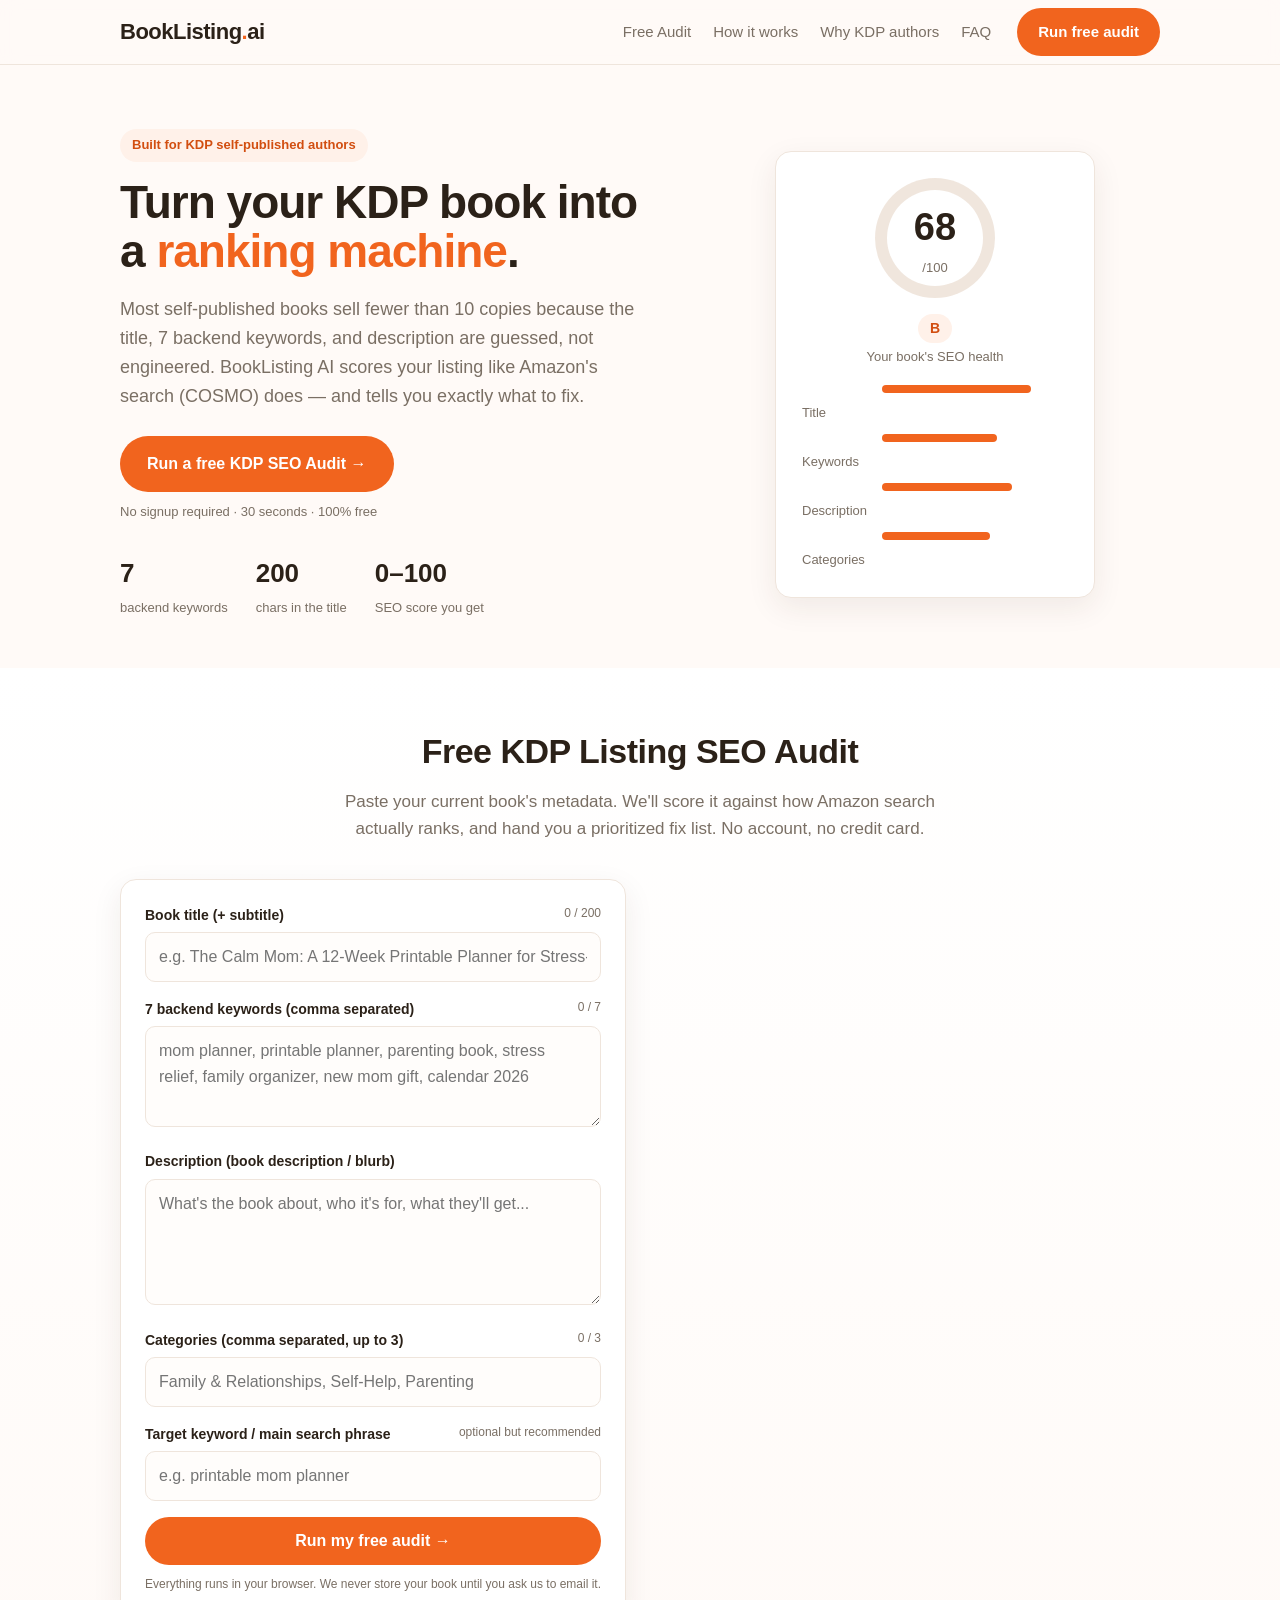
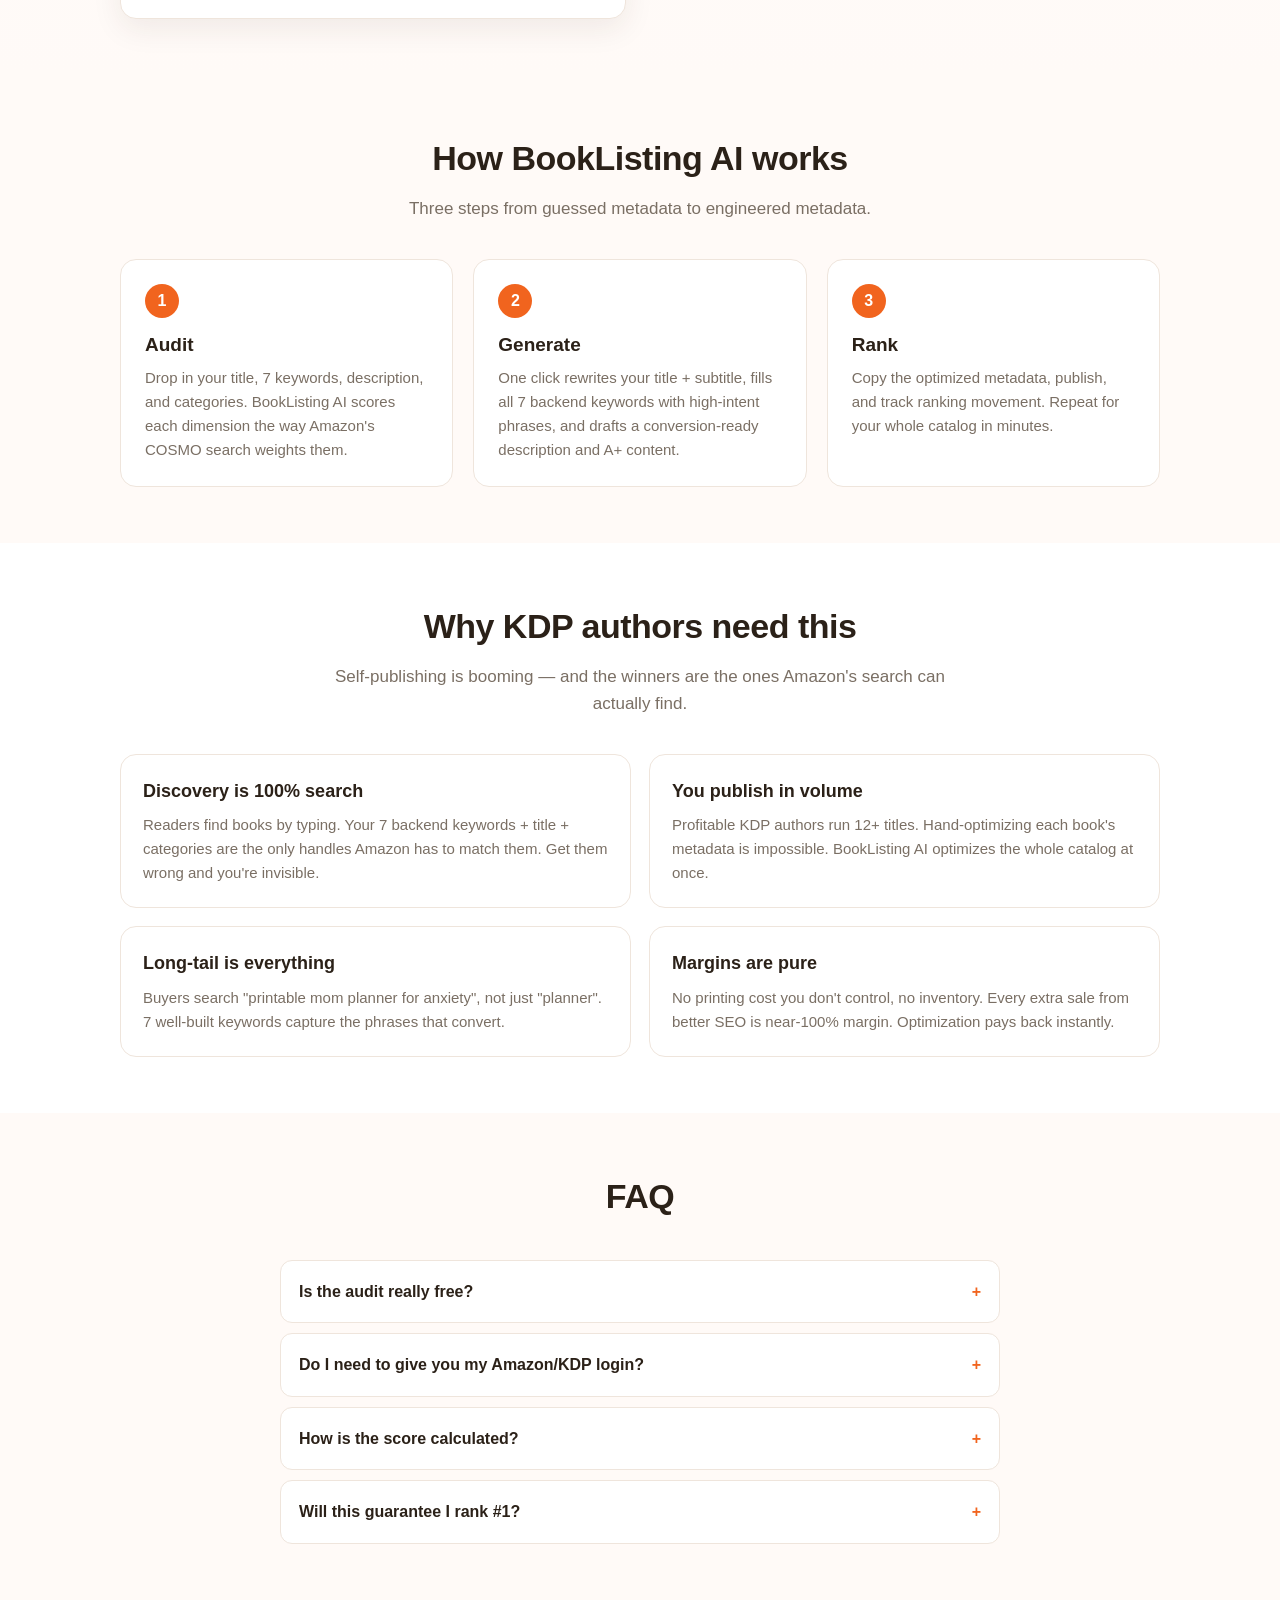
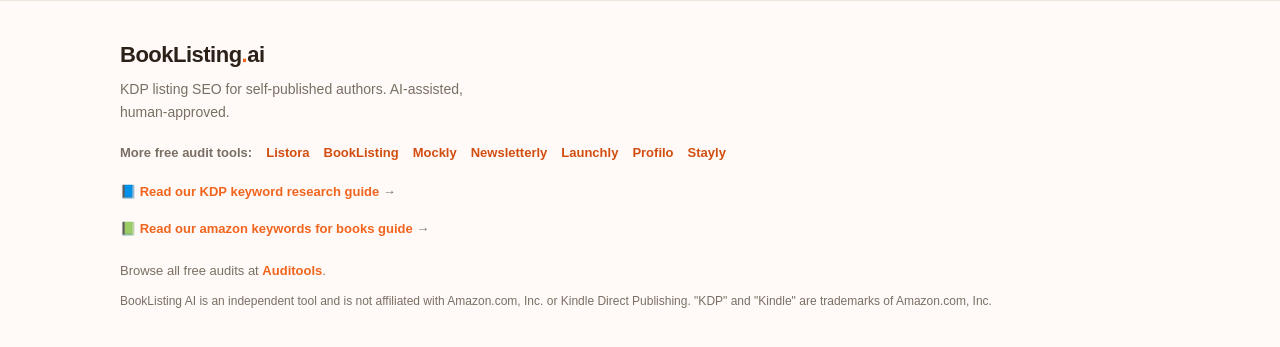
==== commit a57a4efd: "SEO content round 2: 7 more vertical-keyword articles + footer/cross-links + sitemap" ====
--- a/index.html
+++ b/index.html
@@ -252,6 +252,7 @@
 <a href="https://Viyozc.github.io/listora/" style="color:var(--brand-dk);font-weight:600;">Listora</a><a href="https://Viyozc.github.io/booklisting-ai/" style="color:var(--brand-dk);font-weight:600;">BookListing</a><a href="https://Viyozc.github.io/mockly-ai/" style="color:var(--brand-dk);font-weight:600;">Mockly</a><a href="https://Viyozc.github.io/newsletterly-ai/" style="color:var(--brand-dk);font-weight:600;">Newsletterly</a><a href="https://Viyozc.github.io/launchly-ai/" style="color:var(--brand-dk);font-weight:600;">Launchly</a> <a href="https://Viyozc.github.io/profilo-ai/" style="color:var(--brand-dk);font-weight:600;">Profilo</a> <a href="https://Viyozc.github.io/stayly-ai/" style="color:var(--brand-dk);font-weight:600;">Stayly</a>
       </div>
             <p style="color:var(--muted);font-size:13px;margin-top:8px;">📘 <a href="./blog/" style="color:var(--brand);font-weight:600;">Read our KDP keyword research guide</a> →</p>
+      <p style="color:var(--muted);font-size:13px;margin-top:6px;">📗 <a href="./blog/amazon-keywords-books/" style="color:var(--brand);font-weight:600;">Read our amazon keywords for books guide</a> →</p>
       <p style="color:var(--muted);font-size:13px;margin-top:12px;">Browse all free audits at <a href="https://Viyozc.github.io/auditools/" style="color:var(--brand);font-weight:600;">Auditools</a>.</p>
 
       <p class="footer-fine">BookListing AI is an independent tool and is not affiliated with Amazon.com, Inc. or Kindle Direct Publishing. "KDP" and "Kindle" are trademarks of Amazon.com, Inc.</p>
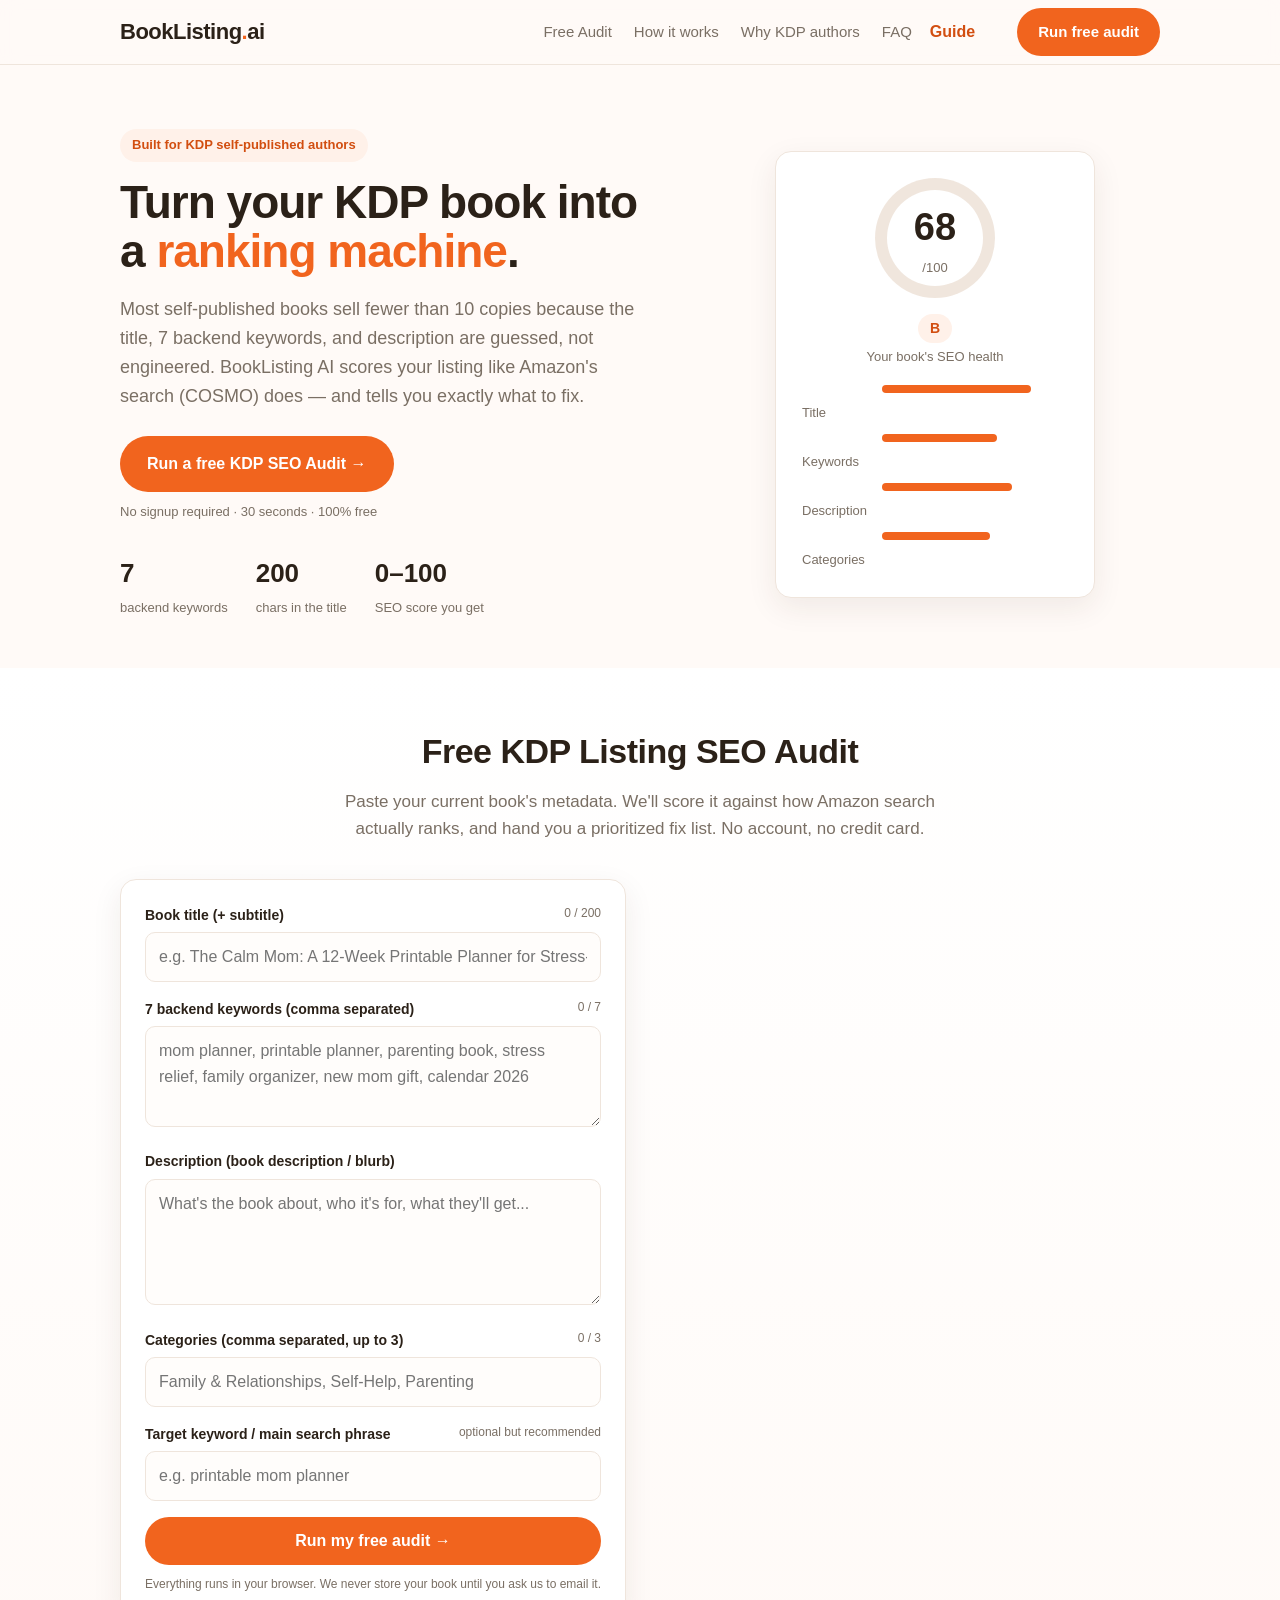
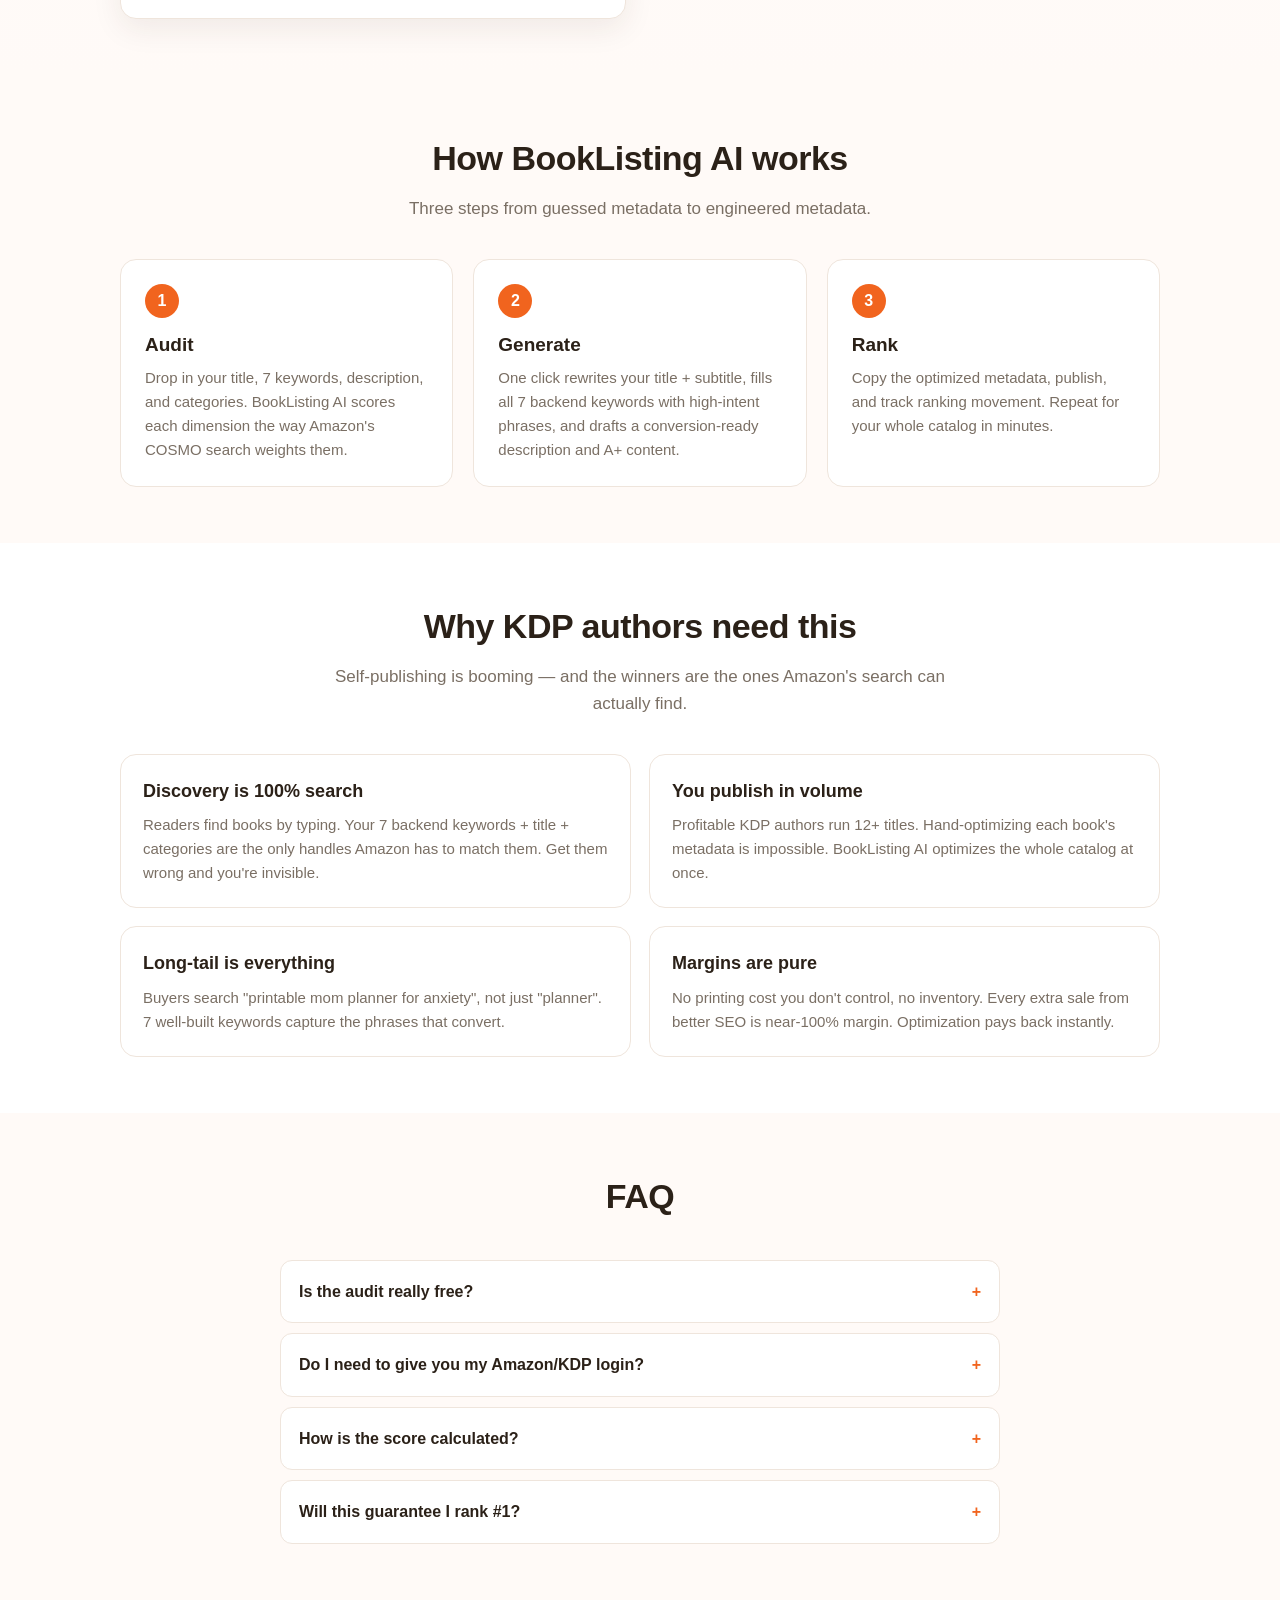
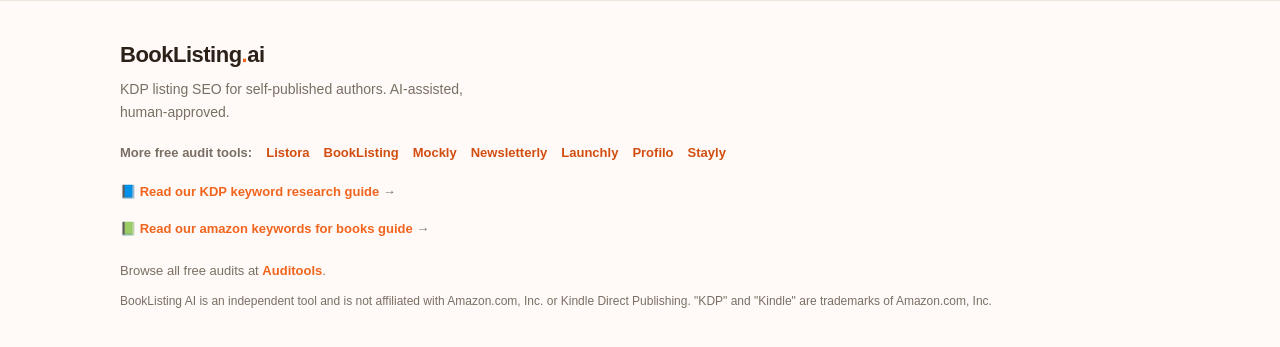
==== commit 5427ec60: "SEO: add Guide nav link (internal link equity to blog hub)" ====
--- a/index.html
+++ b/index.html
@@ -42,6 +42,7 @@
         <a href="#why">Why KDP authors</a>
         <a href="#faq">FAQ</a>
       </nav>
+      <a href="./blog/" style="color:var(--brand-dk);font-weight:600;margin-right:16px;align-self:center;">Guide</a>
       <a class="btn btn-primary nav-cta" href="#audit">Run free audit</a>
     </div>
   </header>
